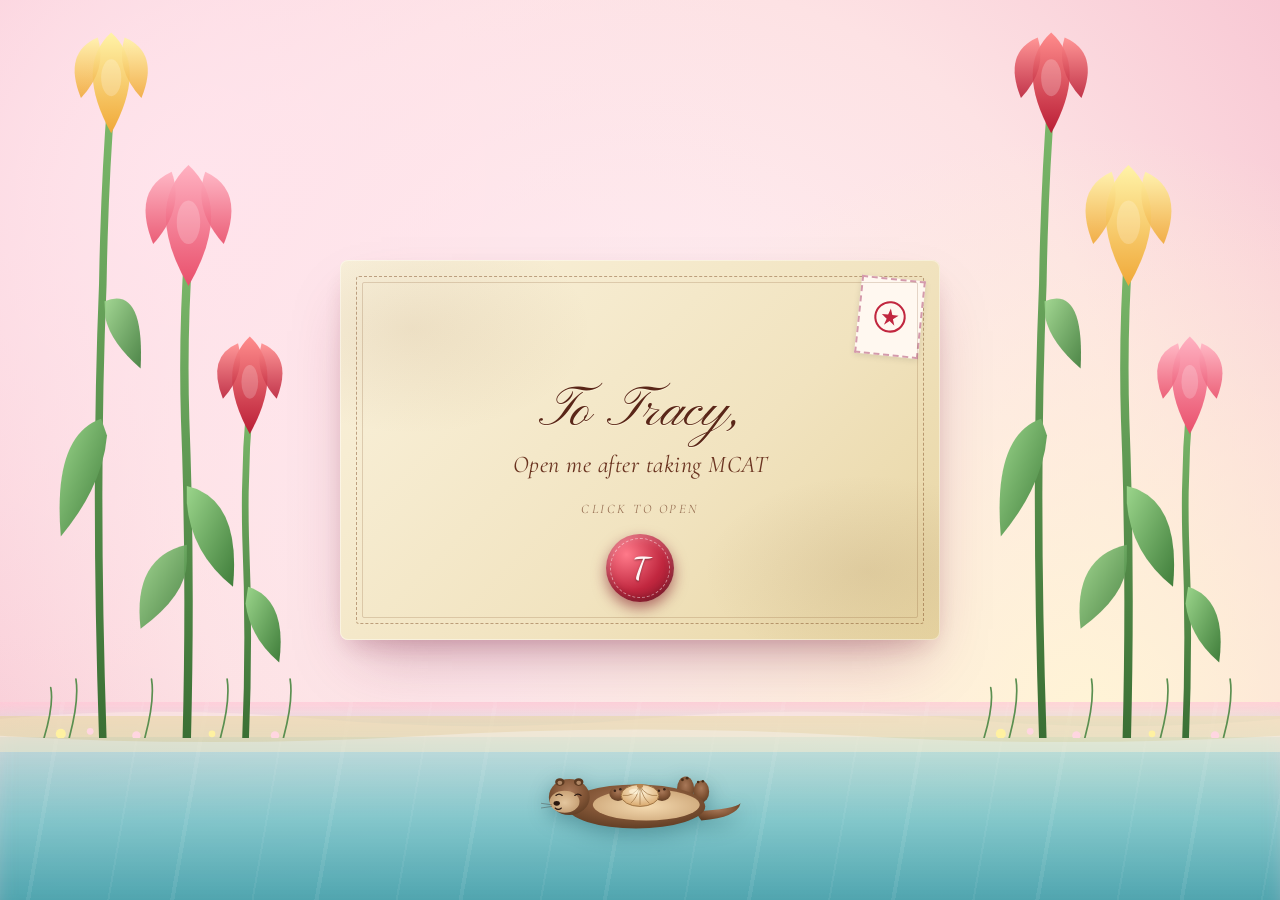
==== index.html @ 41c86c11 "Rename letter.html to index.html" ====
<!DOCTYPE html>
<html lang="en">
<head>
  <meta charset="UTF-8" />
  <meta name="viewport" content="width=device-width, initial-scale=1.0" />
  <title>Top Secret for Travy Gravy</title>

  <!-- Google Fonts -->
  <link rel="preconnect" href="https://fonts.googleapis.com">
  <link rel="preconnect" href="https://fonts.gstatic.com" crossorigin>
  <link href="https://fonts.googleapis.com/css2?family=Dancing+Script:wght@500;700&family=Cormorant+Garamond:ital,wght@0,400;0,500;0,600;1,400&family=Caveat:wght@400;600&family=IM+Fell+English:ital@0;1&family=Pinyon+Script&display=swap" rel="stylesheet">

  <!-- Modular stylesheets — load order matters (base defines vars used later) -->
  <link rel="stylesheet" href="styles/base.css">
  <link rel="stylesheet" href="styles/scene.css">
  <link rel="stylesheet" href="styles/envelope.css">
  <link rel="stylesheet" href="styles/letter-page.css">
  <link rel="stylesheet" href="styles/passcode.css">
</head>

<body>

<!-- ============================================================
     Ambient layer — gently drifting petals across the page
     ============================================================ -->
<div id="petals"></div>


<!-- ============================================================
     Passcode modal (shown when the envelope is clicked)
     ============================================================ -->
<div class="passcode-modal" id="passcodeModal" aria-hidden="true">
  <div class="passcode-card" id="passcodeCard">
    <div class="passcode-label">Enter passcode to unseal</div>
    <div class="passcode-boxes">
      <input class="passcode-box" maxlength="1" inputmode="numeric" pattern="[0-9]" autocomplete="off" aria-label="digit 1"/>
      <input class="passcode-box" maxlength="1" inputmode="numeric" pattern="[0-9]" autocomplete="off" aria-label="digit 2"/>
      <input class="passcode-box" maxlength="1" inputmode="numeric" pattern="[0-9]" autocomplete="off" aria-label="digit 3"/>
      <input class="passcode-box" maxlength="1" inputmode="numeric" pattern="[0-9]" autocomplete="off" aria-label="digit 4"/>
    </div>
    <div class="passcode-message" id="passcodeMessage" aria-live="polite"></div>
  </div>
</div>


<!-- ============================================================
     Pond at the bottom of the viewport — waves, shimmer,
     ripples, and the floating sea otter.
     ============================================================ -->
<div class="water" aria-hidden="true">

  <!-- Wavy surface lines, layered for depth -->
  <svg class="wave" viewBox="0 0 1200 40" preserveAspectRatio="none" xmlns="http://www.w3.org/2000/svg">
    <path d="M0 20 Q 75 4 150 20 T 300 20 T 450 20 T 600 20 T 750 20 T 900 20 T 1050 20 T 1200 20 L 1200 40 L 0 40 Z"
          fill="rgba(255, 235, 230, 0.55)"/>
  </svg>
  <svg class="wave back" viewBox="0 0 1200 40" preserveAspectRatio="none" xmlns="http://www.w3.org/2000/svg">
    <path d="M0 22 Q 100 8 200 22 T 400 22 T 600 22 T 800 22 T 1000 22 T 1200 22 L 1200 40 L 0 40 Z"
          fill="rgba(255, 255, 255, 0.45)"/>
  </svg>

  <!-- Ripples expand from beneath the otter -->
  <div class="ripples" aria-hidden="true"></div>

  <!-- Sea otter floating on its back with a scallop shell -->
  <svg class="otter" viewBox="0 0 280 130" xmlns="http://www.w3.org/2000/svg" aria-hidden="true">
    <defs>
      <radialGradient id="otterFur" cx="50%" cy="35%" r="70%">
        <stop offset="0%"   stop-color="#a87858"/>
        <stop offset="55%"  stop-color="#825536"/>
        <stop offset="100%" stop-color="#5d3b22"/>
      </radialGradient>
      <radialGradient id="otterBelly" cx="50%" cy="55%" r="60%">
        <stop offset="0%"   stop-color="#f4dab0"/>
        <stop offset="100%" stop-color="#cda678"/>
      </radialGradient>
      <radialGradient id="shellGrad" cx="50%" cy="35%" r="65%">
        <stop offset="0%"   stop-color="#fff3d8"/>
        <stop offset="100%" stop-color="#d9a86c"/>
      </radialGradient>
    </defs>

    <!-- Tail trailing right (behind body) -->
    <path d="M210 88 Q 260 86 268 78 Q 264 96 218 100 Z" fill="url(#otterFur)"/>

    <!-- Hind feet sticking up -->
    <ellipse cx="198" cy="60" rx="11" ry="16" fill="url(#otterFur)"/>
    <ellipse cx="218" cy="63" rx="10" ry="14" fill="url(#otterFur)"/>
    <circle cx="194" cy="48" r="1.8" fill="#4a2e18"/>
    <circle cx="200" cy="46" r="1.8" fill="#4a2e18"/>
    <circle cx="214" cy="51" r="1.6" fill="#4a2e18"/>
    <circle cx="220" cy="50" r="1.6" fill="#4a2e18"/>

    <!-- Body (lying on back) with cream belly -->
    <ellipse cx="135" cy="82" rx="88" ry="28" fill="url(#otterFur)"/>
    <ellipse cx="148" cy="80" rx="68" ry="20" fill="url(#otterBelly)"/>

    <!-- Head + cheek patch -->
    <ellipse cx="50" cy="70" rx="26" ry="23" fill="url(#otterFur)"/>
    <ellipse cx="44" cy="76" rx="19" ry="14" fill="url(#otterBelly)" opacity="0.85"/>

    <!-- Ears -->
    <ellipse cx="38" cy="51" rx="6" ry="5"   fill="#5d3b22"/>
    <ellipse cx="62" cy="51" rx="6" ry="5"   fill="#5d3b22"/>
    <ellipse cx="38" cy="52" rx="3" ry="2.6" fill="#b08866"/>
    <ellipse cx="62" cy="52" rx="3" ry="2.6" fill="#b08866"/>

    <!-- Peaceful closed eyes, nose, smile -->
    <path d="M33 68 q4 -3.5 8 0" stroke="#2a1810" stroke-width="1.6" fill="none" stroke-linecap="round"/>
    <path d="M57 68 q4 -3.5 8 0" stroke="#2a1810" stroke-width="1.6" fill="none" stroke-linecap="round"/>
    <ellipse cx="34" cy="78" rx="4" ry="3" fill="#2a1810"/>
    <path d="M32 84 q4 3.5 8 0" stroke="#2a1810" stroke-width="1.3" fill="none" stroke-linecap="round"/>

    <!-- Whiskers -->
    <line x1="28" y1="80" x2="14" y2="78" stroke="#3a2418" stroke-width="0.7" opacity="0.6"/>
    <line x1="28" y1="82" x2="14" y2="84" stroke="#3a2418" stroke-width="0.7" opacity="0.6"/>

    <!-- Paws holding the shell -->
    <ellipse cx="112" cy="66" rx="11" ry="9" fill="url(#otterFur)"/>
    <ellipse cx="168" cy="66" rx="11" ry="9" fill="url(#otterFur)"/>
    <circle cx="108" cy="62" r="1.6" fill="#3a2418"/>
    <circle cx="115" cy="60" r="1.6" fill="#3a2418"/>
    <circle cx="164" cy="62" r="1.6" fill="#3a2418"/>
    <circle cx="171" cy="60" r="1.6" fill="#3a2418"/>

    <!-- Scallop shell resting on the belly -->
    <g transform="translate(140 66)">
      <ellipse cx="0" cy="2" rx="24" ry="14" fill="url(#shellGrad)" stroke="#9c7242" stroke-width="1.2"/>
      <path d="M0 -10 Q -8 4 -22 2"  stroke="#9c7242" stroke-width="0.9" fill="none"/>
      <path d="M0 -10 Q -4 6 -12 12" stroke="#9c7242" stroke-width="0.9" fill="none"/>
      <path d="M0 -10 Q  0 6   0 14" stroke="#9c7242" stroke-width="0.9" fill="none"/>
      <path d="M0 -10 Q  4 6  12 12" stroke="#9c7242" stroke-width="0.9" fill="none"/>
      <path d="M0 -10 Q  8 4  22 2"  stroke="#9c7242" stroke-width="0.9" fill="none"/>
      <ellipse cx="0" cy="-10" rx="4" ry="2.5" fill="#b8854f"/>
      <ellipse cx="-7" cy="-3" rx="7" ry="3.5" fill="#fff7e0" opacity="0.55"/>
    </g>
  </svg>
</div>


<!-- ============================================================
     Main stage — tulips flanking the centered envelope.
     The .tulip-head groups inside each SVG are targeted by the
     wilt animation when the wrong passcode is entered.
     ============================================================ -->
<div class="stage">

  <!-- ---------- LEFT TULIPS (yellow, pink, red) ---------- -->
  <svg class="tulip-left" viewBox="0 0 300 900" preserveAspectRatio="xMidYMax meet" xmlns="http://www.w3.org/2000/svg" aria-hidden="true">
    <defs>
      <linearGradient id="petalPink"   x1="0" y1="0" x2="0" y2="1"><stop offset="0%" stop-color="#ffb1c1"/><stop offset="100%" stop-color="#e94f6b"/></linearGradient>
      <linearGradient id="petalRed"    x1="0" y1="0" x2="0" y2="1"><stop offset="0%" stop-color="#ff8c8c"/><stop offset="100%" stop-color="#b91d35"/></linearGradient>
      <linearGradient id="petalYellow" x1="0" y1="0" x2="0" y2="1"><stop offset="0%" stop-color="#fff3a8"/><stop offset="100%" stop-color="#f0a838"/></linearGradient>
      <linearGradient id="stemGrad"    x1="0" y1="0" x2="0" y2="1"><stop offset="0%" stop-color="#7cb96b"/><stop offset="100%" stop-color="#3a6f34"/></linearGradient>
      <linearGradient id="leafGrad"    x1="0" y1="0" x2="1" y2="1"><stop offset="0%" stop-color="#9bd58b"/><stop offset="100%" stop-color="#3f7d3a"/></linearGradient>
    </defs>

    <!-- Tall background tulip (yellow) -->
    <path d="M70 900 Q60 600 70 360 Q72 240 80 140" stroke="url(#stemGrad)" stroke-width="9" fill="none" stroke-linecap="round"/>
    <path d="M68 520 Q10 540 20 660 Q70 600 75 540 Z" fill="url(#leafGrad)"/>
    <path d="M72 380 Q120 360 115 460 Q80 430 73 400 Z" fill="url(#leafGrad)" opacity="0.92"/>
    <g transform="translate(80 120)" class="tulip-head">
      <path d="M0 60 Q-44 -20 0 -60 Q44 -20 0 60 Z"        fill="url(#petalYellow)"/>
      <path d="M-36 18 Q-58 -36 -16 -54 Q-4 -16 -36 18 Z" fill="url(#petalYellow)" opacity="0.88"/>
      <path d="M36 18 Q58 -36 16 -54 Q4 -16 36 18 Z"      fill="url(#petalYellow)" opacity="0.88"/>
      <ellipse cx="0" cy="-6" rx="12" ry="22" fill="#fff" opacity="0.22"/>
    </g>

    <!-- Mid-height tulip (pink) -->
    <path d="M170 900 Q175 700 168 520 Q165 420 172 320" stroke="url(#stemGrad)" stroke-width="10" fill="none" stroke-linecap="round"/>
    <path d="M170 600 Q235 615 225 720 Q175 680 170 620 Z" fill="url(#leafGrad)"/>
    <path d="M170 670 Q105 685 115 770 Q170 730 170 690 Z" fill="url(#leafGrad)" opacity="0.92"/>
    <g transform="translate(172 290)" class="tulip-head">
      <path d="M0 72 Q-54 -22 0 -72 Q54 -22 0 72 Z"        fill="url(#petalPink)"/>
      <path d="M-42 22 Q-68 -42 -20 -64 Q-4 -20 -42 22 Z" fill="url(#petalPink)" opacity="0.9"/>
      <path d="M42 22 Q68 -42 20 -64 Q4 -20 42 22 Z"      fill="url(#petalPink)" opacity="0.9"/>
      <ellipse cx="0" cy="-4" rx="14" ry="26" fill="#fff" opacity="0.2"/>
    </g>

    <!-- Shorter front tulip (red) -->
    <path d="M240 900 Q245 780 240 660 Q238 580 245 500" stroke="url(#stemGrad)" stroke-width="8" fill="none" stroke-linecap="round"/>
    <path d="M243 720 Q290 735 280 810 Q245 780 240 740 Z" fill="url(#leafGrad)"/>
    <g transform="translate(245 480)" class="tulip-head">
      <path d="M0 58 Q-42 -18 0 -58 Q42 -18 0 58 Z"        fill="url(#petalRed)"/>
      <path d="M-32 16 Q-52 -34 -14 -50 Q-4 -14 -32 16 Z" fill="url(#petalRed)" opacity="0.88"/>
      <path d="M32 16 Q52 -34 14 -50 Q4 -14 32 16 Z"      fill="url(#petalRed)" opacity="0.88"/>
      <ellipse cx="0" cy="-4" rx="10" ry="20" fill="#fff" opacity="0.2"/>
    </g>

    <!-- Ground sprinkles + grass blades -->
    <circle cx="20"  cy="895" r="6" fill="#fff1a1"/>
    <circle cx="55"  cy="892" r="4" fill="#ffd6e1"/>
    <circle cx="110" cy="897" r="5" fill="#ffd6e1"/>
    <circle cx="200" cy="895" r="4" fill="#fff1a1"/>
    <circle cx="275" cy="897" r="5" fill="#ffd6e1"/>
    <path d="M0 900 Q12 860 8 840"     stroke="#5a8f50" stroke-width="2" fill="none" stroke-linecap="round"/>
    <path d="M30 900 Q42 855 38 830"   stroke="#5a8f50" stroke-width="2" fill="none" stroke-linecap="round"/>
    <path d="M120 900 Q132 855 128 830" stroke="#5a8f50" stroke-width="2" fill="none" stroke-linecap="round"/>
    <path d="M210 900 Q222 855 218 830" stroke="#5a8f50" stroke-width="2" fill="none" stroke-linecap="round"/>
    <path d="M285 900 Q297 855 293 830" stroke="#5a8f50" stroke-width="2" fill="none" stroke-linecap="round"/>
  </svg>


  <!-- ---------- ENVELOPE ---------- -->
  <div class="envelope-wrap">
    <div class="envelope" id="envelope" role="button" tabindex="0" aria-label="Click to open letter">

      <!-- Front (visible at rest) -->
      <div class="face front">
        <div class="stamp" aria-hidden="true">
          <svg viewBox="0 0 40 40" xmlns="http://www.w3.org/2000/svg">
            <circle cx="20" cy="20" r="14" fill="none" stroke="#c1273f" stroke-width="2"/>
            <path d="M20 12 L22 18 L28 18 L23 22 L25 28 L20 24 L15 28 L17 22 L12 18 L18 18 Z" fill="#c1273f"/>
          </svg>
        </div>

        <div class="to">To Tracy,</div>
        <div class="open-after">Open me after taking MCAT</div>
        <div class="hint">click to open</div>

        <div class="wax-seal" aria-hidden="true">T</div>
      </div>

      <!-- Back (visible after the 3D flip) -->
      <div class="face back">
        <div class="body"></div>

        <!-- Letter card peeking out before the full view loads -->
        <div class="letter">
          <div class="heart">♡</div>
        </div>

        <div class="pocket"></div>
        <div class="flap"></div>
      </div>
    </div>
  </div>


  <!-- ---------- RIGHT TULIPS (mirrored, colors rotated: red, yellow, pink) ---------- -->
  <svg class="tulip-right" viewBox="0 0 300 900" preserveAspectRatio="xMidYMax meet" xmlns="http://www.w3.org/2000/svg" aria-hidden="true">
    <defs>
      <linearGradient id="petalPink2"   x1="0" y1="0" x2="0" y2="1"><stop offset="0%" stop-color="#ffb1c1"/><stop offset="100%" stop-color="#e94f6b"/></linearGradient>
      <linearGradient id="petalRed2"    x1="0" y1="0" x2="0" y2="1"><stop offset="0%" stop-color="#ff8c8c"/><stop offset="100%" stop-color="#b91d35"/></linearGradient>
      <linearGradient id="petalYellow2" x1="0" y1="0" x2="0" y2="1"><stop offset="0%" stop-color="#fff3a8"/><stop offset="100%" stop-color="#f0a838"/></linearGradient>
      <linearGradient id="stemGrad2"    x1="0" y1="0" x2="0" y2="1"><stop offset="0%" stop-color="#7cb96b"/><stop offset="100%" stop-color="#3a6f34"/></linearGradient>
      <linearGradient id="leafGrad2"    x1="0" y1="0" x2="1" y2="1"><stop offset="0%" stop-color="#9bd58b"/><stop offset="100%" stop-color="#3f7d3a"/></linearGradient>
    </defs>

    <!-- Tall background tulip (red) -->
    <path d="M70 900 Q60 600 70 360 Q72 240 80 140" stroke="url(#stemGrad2)" stroke-width="9" fill="none" stroke-linecap="round"/>
    <path d="M68 520 Q10 540 20 660 Q70 600 75 540 Z" fill="url(#leafGrad2)"/>
    <path d="M72 380 Q120 360 115 460 Q80 430 73 400 Z" fill="url(#leafGrad2)" opacity="0.92"/>
    <g transform="translate(80 120)" class="tulip-head">
      <path d="M0 60 Q-44 -20 0 -60 Q44 -20 0 60 Z"        fill="url(#petalRed2)"/>
      <path d="M-36 18 Q-58 -36 -16 -54 Q-4 -16 -36 18 Z" fill="url(#petalRed2)" opacity="0.88"/>
      <path d="M36 18 Q58 -36 16 -54 Q4 -16 36 18 Z"      fill="url(#petalRed2)" opacity="0.88"/>
      <ellipse cx="0" cy="-6" rx="12" ry="22" fill="#fff" opacity="0.22"/>
    </g>

    <!-- Mid-height tulip (yellow) -->
    <path d="M170 900 Q175 700 168 520 Q165 420 172 320" stroke="url(#stemGrad2)" stroke-width="10" fill="none" stroke-linecap="round"/>
    <path d="M170 600 Q235 615 225 720 Q175 680 170 620 Z" fill="url(#leafGrad2)"/>
    <path d="M170 670 Q105 685 115 770 Q170 730 170 690 Z" fill="url(#leafGrad2)" opacity="0.92"/>
    <g transform="translate(172 290)" class="tulip-head">
      <path d="M0 72 Q-54 -22 0 -72 Q54 -22 0 72 Z"        fill="url(#petalYellow2)"/>
      <path d="M-42 22 Q-68 -42 -20 -64 Q-4 -20 -42 22 Z" fill="url(#petalYellow2)" opacity="0.9"/>
      <path d="M42 22 Q68 -42 20 -64 Q4 -20 42 22 Z"      fill="url(#petalYellow2)" opacity="0.9"/>
      <ellipse cx="0" cy="-4" rx="14" ry="26" fill="#fff" opacity="0.2"/>
    </g>

    <!-- Shorter front tulip (pink) -->
    <path d="M240 900 Q245 780 240 660 Q238 580 245 500" stroke="url(#stemGrad2)" stroke-width="8" fill="none" stroke-linecap="round"/>
    <path d="M243 720 Q290 735 280 810 Q245 780 240 740 Z" fill="url(#leafGrad2)"/>
    <g transform="translate(245 480)" class="tulip-head">
      <path d="M0 58 Q-42 -18 0 -58 Q42 -18 0 58 Z"        fill="url(#petalPink2)"/>
      <path d="M-32 16 Q-52 -34 -14 -50 Q-4 -14 -32 16 Z" fill="url(#petalPink2)" opacity="0.88"/>
      <path d="M32 16 Q52 -34 14 -50 Q4 -14 32 16 Z"      fill="url(#petalPink2)" opacity="0.88"/>
      <ellipse cx="0" cy="-4" rx="10" ry="20" fill="#fff" opacity="0.2"/>
    </g>

    <!-- Ground sprinkles + grass blades -->
    <circle cx="20"  cy="895" r="6" fill="#fff1a1"/>
    <circle cx="55"  cy="892" r="4" fill="#ffd6e1"/>
    <circle cx="110" cy="897" r="5" fill="#ffd6e1"/>
    <circle cx="200" cy="895" r="4" fill="#fff1a1"/>
    <circle cx="275" cy="897" r="5" fill="#ffd6e1"/>
    <path d="M0 900 Q12 860 8 840"     stroke="#5a8f50" stroke-width="2" fill="none" stroke-linecap="round"/>
    <path d="M30 900 Q42 855 38 830"   stroke="#5a8f50" stroke-width="2" fill="none" stroke-linecap="round"/>
    <path d="M120 900 Q132 855 128 830" stroke="#5a8f50" stroke-width="2" fill="none" stroke-linecap="round"/>
    <path d="M210 900 Q222 855 218 830" stroke="#5a8f50" stroke-width="2" fill="none" stroke-linecap="round"/>
    <path d="M285 900 Q297 855 293 830" stroke="#5a8f50" stroke-width="2" fill="none" stroke-linecap="round"/>
  </svg>

</div>


<!-- ============================================================
     Full letter view — revealed after the envelope opens.
     EDIT markers below mark the parts safe to customize.
     ============================================================ -->
<div class="letter-page" id="letterPage" aria-hidden="true">
  <button class="close-btn" id="closeBtn" aria-label="Close letter">×</button>

  <article class="paper">

    <!-- EDIT: Letter body (opening salutation + content) -->
    <div class="body">Tracy,

I'm so SOOOOOOOOOO incredibly proud of you. I know how tough studying for MCAT was for you with everything you sacrificed
this semester, and all the sleep you lost. I know sometimes it felt insane and not worth it, but you're done
now and I have no doubt that you crushed it, probably even scored over a 520.

You are amazing, hardworking, resillient, breathtaking, and so so so smart, you actually mog me. I'm so luck you have you in my life,
and to have witnessed you complete a huge milestone, that you're gonna look back to once you become the best doctor I know
(and that way I won't ever need to go to a doctor again).

Now you get to go to Ireland!!!!! Eventhough I'm bummed I wont get to see you for almost another month, I'm
so excited for you, and jelous of all the places you'll get to visit, all the beer you're going to drink, and
OOOOOO MMMMMMMM GGGGGGGGGG THE FOOOD. You've most definetly earned this trip, and I hope you have the bestest time ever.
I need all the stories and the yap, I'm gonna be looking forward to that every night.

I would say I'm looking forward to the scenery in the pictures you take but I feel you'd lowkey ruin it
because the view would be nothing compared to you.

Again, I'm so proud of you! Everyone is!
I love you so much, and I can't wait to see you and give you the biggest hug!

</div>

    <div class="signature">
      <span class="yours">Yours,</span>
      <!-- EDIT: Signature -->
      PBJ
    </div>

    <!-- Polaroid photo -->
    <figure class="polaroid">
      <div class="photo">
        <!-- EDIT: Add photo src here -->
        <img src="wharf.jpg" alt="" onerror="this.style.display='none'; this.nextElementSibling.style.display='flex';" />
      </div>
      <figcaption class="caption">
        <!-- EDIT: Polaroid caption -->
        Wharf Pt. 2 Incoming, perhaps gelato + movie on Wharf?
      </figcaption>
    </figure>

  </article>
</div>


<!-- Modular scripts — load order matters:
     1) ambient-petals.js — purely decorative, no deps
     2) envelope.js       — defines window.Envelope (open/close API)
     3) passcode.js       — consumes window.Envelope on correct entry -->
<script src="scripts/ambient-petals.js"></script>
<script src="scripts/envelope.js"></script>
<script src="scripts/passcode.js"></script>

</body>
</html>
---- styles/base.css ----
/* ============================================================
   base.css — design tokens, reset, page background,
              ambient petals, and the centering stage
   ============================================================ */

:root {
  /* Paper & ink palette (vintage parchment) */
  --paper-light: #faf2dd;
  --paper-mid:   #f1e3bf;
  --paper-dark:  #e7d4a1;
  --paper-cream: #fbf6ec;

  --ink-dark:    #5a2618;
  --ink-mid:     #6a3320;
  --ink-soft:    #7a4a30;
  --ink-rust:    #7a3a22;

  --frame:       rgba(120, 70, 30, 0.45);
  --frame-soft:  rgba(120, 70, 30, 0.28);

  --error:       #c1273f;
  --success:     #4e7a3a;

  --shadow-deep: rgba(70, 40, 20, 0.55);
  --shadow-mid:  rgba(70, 40, 20, 0.35);

  /* Typography */
  --font-script: 'Pinyon Script', 'Dancing Script', cursive;
  --font-serif:  'IM Fell English', 'Cormorant Garamond', serif;
  --font-hand:   'Caveat', cursive;
  --font-body:   'Cormorant Garamond', serif;
}

* { box-sizing: border-box; margin: 0; padding: 0; }

html, body {
  width: 100%;
  min-height: 100vh;
  overflow-x: hidden;
}

body {
  font-family: var(--font-body);
  background:
    radial-gradient(circle at 15% 20%, #ffe4ec 0%, transparent 45%),
    radial-gradient(circle at 85% 80%, #fff4d6 0%, transparent 45%),
    radial-gradient(circle at 50% 50%, #fff0f5 0%, #fde2e4 60%, #f8c8d4 100%);
  background-attachment: fixed;
  display: flex;
  align-items: center;
  justify-content: center;
  padding: 40px 20px;
  position: relative;
}

/* ---------- Ambient falling petals (populated by ambient-petals.js) ---------- */
.petal {
  position: fixed;
  top: -20px;
  width: 14px;
  height: 14px;
  background: radial-gradient(circle at 30% 30%, #ffd1dc, #f48fb1);
  border-radius: 60% 40% 50% 50% / 60% 60% 40% 40%;
  opacity: 0.6;
  animation: fall linear infinite;
  pointer-events: none;
  z-index: 0;
}
@keyframes fall {
  0%   { transform: translateY(-10vh) translateX(0) rotate(0deg);   opacity: 0; }
  10%  { opacity: 0.7; }
  100% { transform: translateY(110vh) translateX(40px) rotate(360deg); opacity: 0; }
}

/* ---------- Stage — centers the envelope and tulips ---------- */
.stage {
  position: relative;
  width: 100%;
  max-width: 1100px;
  display: flex;
  align-items: center;
  justify-content: center;
  min-height: 90vh;
  z-index: 1;
}
---- styles/scene.css ----
/* ============================================================
   scene.css — the pond, sea otter, ripples, and tulips.
                Includes the wilt animation triggered on a
                wrong passcode entry.
   ============================================================ */

/* ---------- Pond (fixed strip along the bottom) ---------- */
.water {
  position: fixed;
  left: 0; right: 0; bottom: 0;
  height: 22vh;
  z-index: 1;
  pointer-events: none;
  overflow: hidden;
  background:
    /* sunset-pink reflection along the top */
    linear-gradient(180deg,
      rgba(255, 200, 215, 0.55) 0%,
      rgba(220, 215, 220, 0.55) 8%,
      rgba(170, 215, 215, 0.75) 22%,
      rgba(120, 195, 200, 0.92) 60%,
      rgba(80,  165, 175, 1)   100%);
  box-shadow: inset 0 14px 24px -10px rgba(255, 200, 215, 0.55);
}

/* Diagonal shimmer streaks moving across the water */
.water::before {
  content: "";
  position: absolute;
  inset: 0;
  background:
    repeating-linear-gradient(100deg,
      transparent 0 60px,
      rgba(255, 255, 255, 0.07) 60px 64px,
      transparent 64px 140px,
      rgba(255, 255, 255, 0.05) 140px 142px);
  mix-blend-mode: screen;
  animation: shimmer 9s linear infinite;
}
@keyframes shimmer {
  from { transform: translateX(0); }
  to   { transform: translateX(-140px); }
}

/* Two wave layers gliding past each other */
.wave {
  position: absolute;
  top: -1px;
  left: 0;
  width: 200%;
  height: 36px;
  animation: waveMove 11s linear infinite;
}
.wave.back {
  top: 14px;
  opacity: 0.55;
  animation-duration: 16s;
  animation-direction: reverse;
}
@keyframes waveMove {
  from { transform: translateX(0); }
  to   { transform: translateX(-50%); }
}

/* ---------- Sea otter floating with a shell ---------- */
.otter {
  position: absolute;
  bottom: 28%;
  left: 50%;
  width: 220px;
  height: auto;
  transform: translateX(-50%);
  animation: bob 4s ease-in-out infinite alternate;
  filter: drop-shadow(0 6px 10px rgba(0, 60, 75, 0.35));
}
@keyframes bob {
  from { transform: translate(-52%, -2px) rotate(-3deg); }
  to   { transform: translate(-48%, 6px) rotate(3deg); }
}

/* Concentric ripples expanding from beneath the otter */
.ripples {
  position: absolute;
  bottom: 18%;
  left: 50%;
  width: 260px;
  height: 36px;
  transform: translateX(-50%);
  pointer-events: none;
}
.ripples::before, .ripples::after {
  content: "";
  position: absolute;
  left: 50%; top: 50%;
  width: 100%; height: 100%;
  border: 1.5px solid rgba(255, 255, 255, 0.55);
  border-radius: 50%;
  transform: translate(-50%, -50%) scale(0.4);
  opacity: 0;
  animation: ripple 4.5s ease-out infinite;
}
.ripples::after { animation-delay: 2.2s; }
@keyframes ripple {
  0%   { transform: translate(-50%, -50%) scale(0.3); opacity: 0; }
  20%  { opacity: 0.7; }
  100% { transform: translate(-50%, -50%) scale(1.4); opacity: 0; }
}

/* ---------- Tulips standing on the shore ---------- */
.tulip-left, .tulip-right {
  position: fixed;
  bottom: 18vh;          /* sit on the shore, just above the water */
  width: 340px;
  height: 84vh;
  z-index: 2;
  pointer-events: none;
  transform-origin: 50% 100%;
  animation: sway 6s ease-in-out infinite alternate;
}
.tulip-left  { left: 0; }
.tulip-right {
  right: 0;
  transform-origin: 50% 100%;
  animation-name: sway-right;
  animation-delay: -3s;
}
@keyframes sway {
  from { transform: rotate(-1.5deg); }
  to   { transform: rotate(1.5deg); }
}
@keyframes sway-right {
  from { transform: scaleX(-1) rotate(-1.5deg); }
  to   { transform: scaleX(-1) rotate(1.5deg); }
}

/* ---------- Wilt — tulip heads droop and fall when wrong code ---------- */
.tulip-head {
  transition: rotate .5s ease, translate .5s ease, opacity .5s ease;
}
body.wilt .tulip-head {
  animation: wilt 1.5s ease-in forwards;
}
@keyframes wilt {
  0%   { translate: 0 0;     rotate: 0deg;   opacity: 1; }
  30%  { translate: 0 6px;   rotate: 55deg;  opacity: 1; }
  100% { translate: 0 110px; rotate: 140deg; opacity: 0; }
}

/* ---------- Responsive ---------- */
@media (max-width: 980px) {
  .tulip-left, .tulip-right { width: 220px; }
}
@media (max-width: 720px) {
  .tulip-left, .tulip-right { width: 140px; opacity: 0.85; }
  .otter { width: 160px; }
}
---- styles/envelope.css ----
/* ============================================================
   envelope.css — the centerpiece: front face, back, flap,
                  wax seal, stamp, and the peeking letter card.
   ============================================================ */

.envelope-wrap {
  perspective: 1600px;
  margin: 0 30px;
  position: relative;
}

.envelope {
  position: relative;
  width: 600px;
  height: 380px;
  transform-style: preserve-3d;
  transition: transform 1.1s cubic-bezier(.68, -0.2, .27, 1.2);
  cursor: pointer;
}
.envelope.flipped { transform: rotateY(180deg); }

.face {
  position: absolute;
  inset: 0;
  border-radius: 8px;
  backface-visibility: hidden;
  -webkit-backface-visibility: hidden;
  box-shadow:
    0 30px 60px -20px rgba(120, 30, 60, 0.35),
    0 12px 25px -10px rgba(120, 30, 60, 0.25),
    inset 0 0 0 1px rgba(255, 255, 255, 0.4);
}

/* ---------- Front face — the visible side at rest ---------- */
.front {
  background:
    radial-gradient(ellipse at 12% 18%, rgba(140, 90, 40, 0.10) 0%, transparent 24%),
    radial-gradient(ellipse at 88% 82%, rgba(110, 70, 30, 0.10) 0%, transparent 22%),
    linear-gradient(135deg, var(--paper-light) 0%, var(--paper-mid) 60%, var(--paper-dark) 100%);
  display: flex;
  flex-direction: column;
  align-items: center;
  justify-content: center;
  overflow: hidden;
  transition: transform .35s ease, box-shadow .35s ease;
}
.envelope:not(.flipped):hover .front {
  transform: translateY(-6px);
  box-shadow:
    0 40px 70px -20px var(--shadow-deep),
    0 18px 30px -10px rgba(70, 40, 20, 0.4),
    0 0 0 2px rgba(220, 190, 130, 0.7);
}

/* Dashed outer border + thin inner border */
.front::before {
  content: "";
  position: absolute;
  inset: 16px;
  border: 1px dashed var(--frame);
  border-radius: 3px;
  pointer-events: none;
}
.front::after {
  content: "";
  position: absolute;
  inset: 22px;
  border: 1px solid rgba(120, 70, 30, 0.2);
  border-radius: 2px;
  pointer-events: none;
}

.front .to {
  font-family: var(--font-script);
  font-size: 56px;
  color: var(--ink-dark);
  margin-bottom: 10px;
  text-shadow: 0 1px 0 rgba(255, 245, 220, 0.7);
  line-height: 1;
}
.front .open-after {
  font-family: var(--font-serif);
  font-style: italic;
  font-size: 24px;
  color: var(--ink-mid);
  letter-spacing: 0.5px;
}
.front .hint {
  margin-top: 22px;
  font-family: var(--font-serif);
  font-style: italic;
  font-size: 13px;
  color: var(--ink-soft);
  opacity: 0.75;
  letter-spacing: 2.5px;
  text-transform: uppercase;
}

/* ---------- Wax seal ---------- */
.wax-seal {
  position: absolute;
  bottom: 38px;
  left: 50%;
  transform: translateX(-50%);
  width: 68px;
  height: 68px;
  border-radius: 50%;
  background: radial-gradient(circle at 30% 30%, #ff7a8a 0%, #c1273f 55%, #7d1024 100%);
  box-shadow:
    0 6px 14px rgba(125, 16, 36, 0.55),
    inset 0 -4px 8px rgba(0, 0, 0, 0.25),
    inset 0  4px 8px rgba(255, 255, 255, 0.25);
  display: flex;
  align-items: center;
  justify-content: center;
  font-family: 'Dancing Script', cursive;
  color: #fff5f5;
  font-size: 30px;
  font-weight: 700;
  text-shadow: 0 1px 2px rgba(0, 0, 0, 0.4);
}
.wax-seal::before {
  content: "";
  position: absolute;
  inset: 4px;
  border-radius: 50%;
  border: 1px dashed rgba(255, 245, 245, 0.5);
}

/* ---------- Corner stamp ---------- */
.stamp {
  position: absolute;
  top: 18px;
  right: 18px;
  width: 64px;
  height: 78px;
  background: #fff8f0;
  border: 2px dashed #d49aab;
  display: flex;
  align-items: center;
  justify-content: center;
  transform: rotate(6deg);
  box-shadow: 0 2px 6px rgba(0, 0, 0, 0.1);
}
.stamp svg { width: 70%; height: 70%; }

/* ---------- Back face — visible after the 3D flip ---------- */
.back {
  background: linear-gradient(135deg, #f5e6c2 0%, #e6d29a 100%);
  transform: rotateY(180deg);
  overflow: visible;
}
.back .body {
  position: absolute;
  inset: 0;
  background: linear-gradient(135deg, #efdca8 0%, #d9bf80 100%);
  border-radius: 8px;
  z-index: 1;
}
/* Subtle side folds */
.back .body::before,
.back .body::after {
  content: "";
  position: absolute;
  top: 0; bottom: 0;
  width: 50%;
  background: linear-gradient(135deg, transparent 50%, rgba(0, 0, 0, 0.05) 50%);
}
.back .body::before { left: 0;  border-right: 1px solid rgba(255, 255, 255, 0.4); }
.back .body::after  { right: 0; transform: scaleX(-1); border-right: 1px solid rgba(255, 255, 255, 0.4); }

/* Triangular flap that rotates open */
.flap {
  position: absolute;
  top: 0; left: 0;
  width: 100%;
  height: 70%;
  background: linear-gradient(180deg, #ecd9a4 0%, #d4b677 100%);
  clip-path: polygon(0 0, 100% 0, 50% 100%);
  transform-origin: top center;
  transition: transform 1s cubic-bezier(.68, -0.05, .27, 1.1);
  z-index: 5;
  box-shadow: 0 4px 10px rgba(60, 40, 20, 0.18);
}
.envelope.open .flap { transform: rotateX(180deg); }

/* Front pocket lip — sits in front of the letter card */
.pocket {
  position: absolute;
  bottom: 0; left: 0;
  width: 100%;
  height: 55%;
  background: linear-gradient(180deg, #d4b677 0%, #b8985a 100%);
  clip-path: polygon(0 30%, 100% 30%, 100% 100%, 0 100%);
  z-index: 7;
  border-radius: 0 0 8px 8px;
  box-shadow: inset 0 4px 8px rgba(60, 40, 20, 0.2);
}

/* The small letter card that peeks out before the full reveal */
.letter {
  position: absolute;
  top: 12%;
  left: 8%;
  width: 84%;
  height: 76%;
  background:
    repeating-linear-gradient(to bottom,
      transparent 0px,
      transparent 26px,
      rgba(180, 120, 140, 0.18) 27px),
    linear-gradient(180deg, #fffdf6 0%, #fbf3e1 100%);
  border-radius: 4px;
  box-shadow: 0 6px 18px rgba(0, 0, 0, 0.18);
  z-index: 6;
  transform: translateY(0) scale(0.96);
  opacity: 0;
  transition: opacity .4s ease;
  overflow: hidden;
  padding: 18px;
}
.letter::before {
  content: "";
  position: absolute;
  left: 26px; top: 0; bottom: 0;
  width: 1px;
  background: rgba(200, 80, 110, 0.35);
}
.letter .heart {
  font-family: 'Dancing Script', cursive;
  font-size: 28px;
  color: #8a2a44;
  text-align: center;
  margin-top: 8px;
}
.envelope.open .letter { opacity: 1; }

/* ---------- Responsive ---------- */
@media (max-width: 980px) {
  .envelope { width: 460px; height: 300px; }
  .front .to { font-size: 44px; }
  .front .open-after { font-size: 20px; }
}
@media (max-width: 720px) {
  .envelope { width: 340px; height: 230px; }
  .front .to { font-size: 30px; }
  .front .open-after { font-size: 18px; }
  .wax-seal { width: 54px; height: 54px; font-size: 22px; bottom: 24px; }
  .stamp { width: 50px; height: 60px; }
}
---- styles/letter-page.css ----
/* ============================================================
   letter-page.css — the full-screen letter view shown after
                     the envelope finishes opening.
                     Includes the aged paper, polaroid, and
                     close button.
   ============================================================ */

.letter-page {
  position: fixed;
  inset: 0;
  display: flex;
  align-items: safe center;
  justify-content: safe center;
  padding: 60px 20px;
  background: rgba(255, 240, 245, 0.55);
  backdrop-filter: blur(6px);
  -webkit-backdrop-filter: blur(6px);
  opacity: 0;
  pointer-events: none;
  transition: opacity .6s ease;
  z-index: 50;
  overflow-y: auto;
}
.letter-page.visible {
  opacity: 1;
  pointer-events: auto;
}

/* ---------- Aged parchment paper ---------- */
.paper {
  position: relative;
  margin: auto;
  width: min(780px, 94vw);
  background:
    /* aging blotches in the corners */
    radial-gradient(ellipse at 10% 12%, rgba(140, 90, 40, 0.10) 0%, transparent 22%),
    radial-gradient(ellipse at 88% 18%, rgba(140, 90, 40, 0.08) 0%, transparent 18%),
    radial-gradient(ellipse at 20% 88%, rgba(110, 70, 30, 0.10) 0%, transparent 24%),
    radial-gradient(ellipse at 92% 78%, rgba(110, 70, 30, 0.09) 0%, transparent 22%),
    /* fibrous fleck */
    radial-gradient(circle at 12% 30%, rgba(120, 80, 40, 0.06) 0.5px, transparent 1px),
    /* base parchment tone */
    linear-gradient(180deg, #f5e6c4 0%, #ecd8a9 50%, #e6cf9a 100%);
  padding: 72px 64px 80px;
  border-radius: 4px;
  box-shadow:
    0 40px 80px -30px var(--shadow-deep),
    0 15px 30px -10px var(--shadow-mid),
    inset 0 0 60px rgba(120, 70, 30, 0.18),
    inset 0 0 0 1px rgba(140, 90, 40, 0.25);
  transform: translateY(40px) scale(0.95);
  transition: transform .8s cubic-bezier(.2, .8, .2, 1) .2s;
  overflow: hidden;
  /* Uneven deckled edge — gives the paper torn/handmade feel */
  clip-path: polygon(
    0% 1.2%, 2% 0%, 8% 0.6%, 16% 0.2%, 24% 0.8%, 34% 0%, 44% 0.6%,
    54% 0.1%, 64% 0.7%, 74% 0.2%, 84% 0.8%, 92% 0.3%, 98% 0.9%, 100% 0%,
    99.4% 8%, 100% 18%, 99.2% 28%, 99.8% 40%, 99.3% 52%, 99.9% 64%,
    99.2% 76%, 99.8% 86%, 99.4% 94%, 100% 100%,
    94% 99.4%, 86% 99.9%, 76% 99.3%, 66% 99.8%, 56% 99.2%, 46% 99.9%,
    36% 99.3%, 26% 99.8%, 16% 99.2%, 8% 99.9%, 2% 99.4%, 0% 100%,
    0.6% 92%, 0.2% 82%, 0.8% 70%, 0.1% 58%, 0.7% 46%, 0.2% 34%,
    0.8% 22%, 0.3% 12%
  );
}
.letter-page.visible .paper { transform: translateY(0) scale(1); }

/* Inner decorative double frame */
.paper::before {
  content: "";
  position: absolute;
  inset: 26px;
  border: 1px solid var(--frame);
  border-radius: 2px;
  pointer-events: none;
}
.paper::after {
  content: "";
  position: absolute;
  inset: 32px;
  border: 1px solid var(--frame-soft);
  border-radius: 2px;
  pointer-events: none;
}

.paper .body {
  font-family: var(--font-serif);
  font-size: 19px;
  line-height: 1.95;
  color: #3a2418;
  white-space: pre-wrap;
  text-align: left;
}

/* ---------- Signature ---------- */
.signature {
  margin-top: 36px;
  font-family: var(--font-script);
  font-size: 38px;
  color: var(--ink-dark);
  text-align: right;
  line-height: 1.2;
}
.signature .yours {
  display: block;
  font-family: var(--font-serif);
  font-style: italic;
  font-size: 18px;
  color: #5a3320;
  margin-bottom: 4px;
  text-align: right;
}

/* ---------- Polaroid ---------- */
.polaroid {
  display: block;
  width: 240px;
  margin: 36px auto 12px;
  background: var(--paper-cream);
  padding: 14px 14px 0;
  box-shadow:
    0 12px 25px -8px rgba(60, 30, 10, 0.35),
    0 4px 10px rgba(60, 30, 10, 0.2);
  transform: rotate(-3deg);
  transition: transform .4s ease;
  border: 1px solid rgba(120, 80, 40, 0.15);
}
.polaroid:hover { transform: rotate(-1deg) scale(1.02); }

.polaroid .photo {
  width: 100%;
  height: 240px;
  background: linear-gradient(135deg, #ffe1ea 0%, #ffd0c2 100%);
  display: flex;
  align-items: center;
  justify-content: center;
  overflow: hidden;
}
.polaroid .photo img {
  width: 100%;
  height: 100%;
  object-fit: cover;
  display: block;
}
.polaroid .photo .placeholder {
  font-family: var(--font-hand);
  color: #b67a8a;
  font-size: 18px;
  text-align: center;
  padding: 12px;
}
.polaroid .caption {
  font-family: var(--font-hand);
  font-size: 22px;
  color: #5e3742;
  text-align: center;
  padding: 14px 6px 18px;
}

/* ---------- Close button (top-right, dismisses the letter view) ---------- */
.close-btn {
  position: fixed;
  top: 22px;
  right: 22px;
  background: rgba(255, 255, 255, 0.85);
  border: 1px solid rgba(180, 60, 90, 0.3);
  color: #8a2a44;
  width: 42px;
  height: 42px;
  border-radius: 50%;
  cursor: pointer;
  font-size: 22px;
  font-family: var(--font-body);
  line-height: 1;
  display: flex;
  align-items: center;
  justify-content: center;
  box-shadow: 0 6px 16px rgba(0, 0, 0, 0.15);
  transition: transform .2s ease, background .2s ease;
  z-index: 60;
}
.close-btn:hover { transform: rotate(90deg); background: #fff; }

/* ---------- Responsive ---------- */
@media (max-width: 720px) {
  .paper { padding: 40px 28px 50px; }
  .paper .body { font-size: 17px; }
  .signature { font-size: 30px; }
}
---- styles/passcode.css ----
/* ============================================================
   passcode.css — the modal that gates the envelope,
                  styled to match the aged-paper aesthetic.
                  Also the colorful petals that rain down on a
                  wrong entry.
   ============================================================ */

.passcode-modal {
  position: fixed;
  inset: 0;
  display: flex;
  align-items: center;
  justify-content: center;
  z-index: 70;
  opacity: 0;
  pointer-events: none;
  transition: opacity .4s ease;
  background: rgba(40, 20, 30, 0.25);
  backdrop-filter: blur(4px);
  -webkit-backdrop-filter: blur(4px);
}
.passcode-modal.visible {
  opacity: 1;
  pointer-events: auto;
}

.passcode-card {
  position: relative;
  background:
    radial-gradient(ellipse at 12% 18%, rgba(140, 90, 40, 0.10) 0%, transparent 24%),
    radial-gradient(ellipse at 88% 82%, rgba(110, 70, 30, 0.10) 0%, transparent 22%),
    linear-gradient(180deg, var(--paper-light) 0%, var(--paper-mid) 100%);
  padding: 36px 44px 32px;
  border-radius: 4px;
  box-shadow:
    0 30px 60px -20px var(--shadow-deep),
    0 12px 25px -10px var(--shadow-mid),
    inset 0 0 0 1px rgba(140, 90, 40, 0.3);
  transform: translateY(20px) scale(0.96);
  transition: transform .5s cubic-bezier(.2, .8, .2, 1);
  max-width: 92vw;
}
.passcode-modal.visible .passcode-card {
  transform: translateY(0) scale(1);
}

.passcode-card::before {
  content: "";
  position: absolute;
  inset: 10px;
  border: 1px dashed var(--frame);
  border-radius: 3px;
  pointer-events: none;
}

.passcode-label {
  font-family: var(--font-serif);
  font-style: italic;
  font-size: 22px;
  color: var(--ink-dark);
  text-align: center;
  margin-bottom: 22px;
  letter-spacing: 0.5px;
}

.passcode-boxes {
  display: flex;
  gap: 12px;
  justify-content: center;
}

.passcode-box {
  width: 56px;
  height: 74px;
  text-align: center;
  font-family: var(--font-script);
  font-size: 46px;
  background: rgba(255, 250, 235, 0.7);
  border: 1px solid var(--frame);
  border-radius: 4px;
  color: var(--ink-dark);
  outline: none;
  box-shadow: inset 0 2px 6px rgba(120, 70, 30, 0.12);
  transition: border-color .2s ease, box-shadow .2s ease, transform .2s ease;
  caret-color: #8a3a22;
}
.passcode-box:focus {
  border-color: var(--error);
  box-shadow:
    0 0 0 3px rgba(193, 39, 63, 0.18),
    inset 0 2px 6px rgba(120, 70, 30, 0.12);
  transform: translateY(-1px);
}

.passcode-card.error .passcode-box {
  border-color: var(--error);
  animation: shake .45s ease;
}
@keyframes shake {
  0%, 100% { transform: translateX(0); }
  20% { transform: translateX(-8px); }
  40% { transform: translateX(8px); }
  60% { transform: translateX(-6px); }
  80% { transform: translateX(6px); }
}

.passcode-message {
  text-align: center;
  margin-top: 18px;
  font-family: var(--font-serif);
  font-style: italic;
  font-size: 18px;
  min-height: 24px;
  letter-spacing: 1px;
  color: var(--error);
  opacity: 0;
  transition: opacity .25s ease;
}
.passcode-message.show    { opacity: 1; }
.passcode-message.success { color: var(--success); }

/* ---------- Falling petals shown on wrong code ---------- */
.falling-petal {
  position: fixed;
  top: 30%;
  width: 18px;
  height: 18px;
  border-radius: 60% 40% 70% 30% / 60% 60% 40% 40%;
  z-index: 3;
  pointer-events: none;
  opacity: 0;
  animation: petalFall 2s ease-in forwards;
}
@keyframes petalFall {
  0%   { opacity: 0;    transform: translate(0, -20px) rotate(0deg); }
  15%  { opacity: 0.95; }
  100% { opacity: 0;    transform: translate(var(--dx, 60px), 70vh) rotate(540deg); }
}
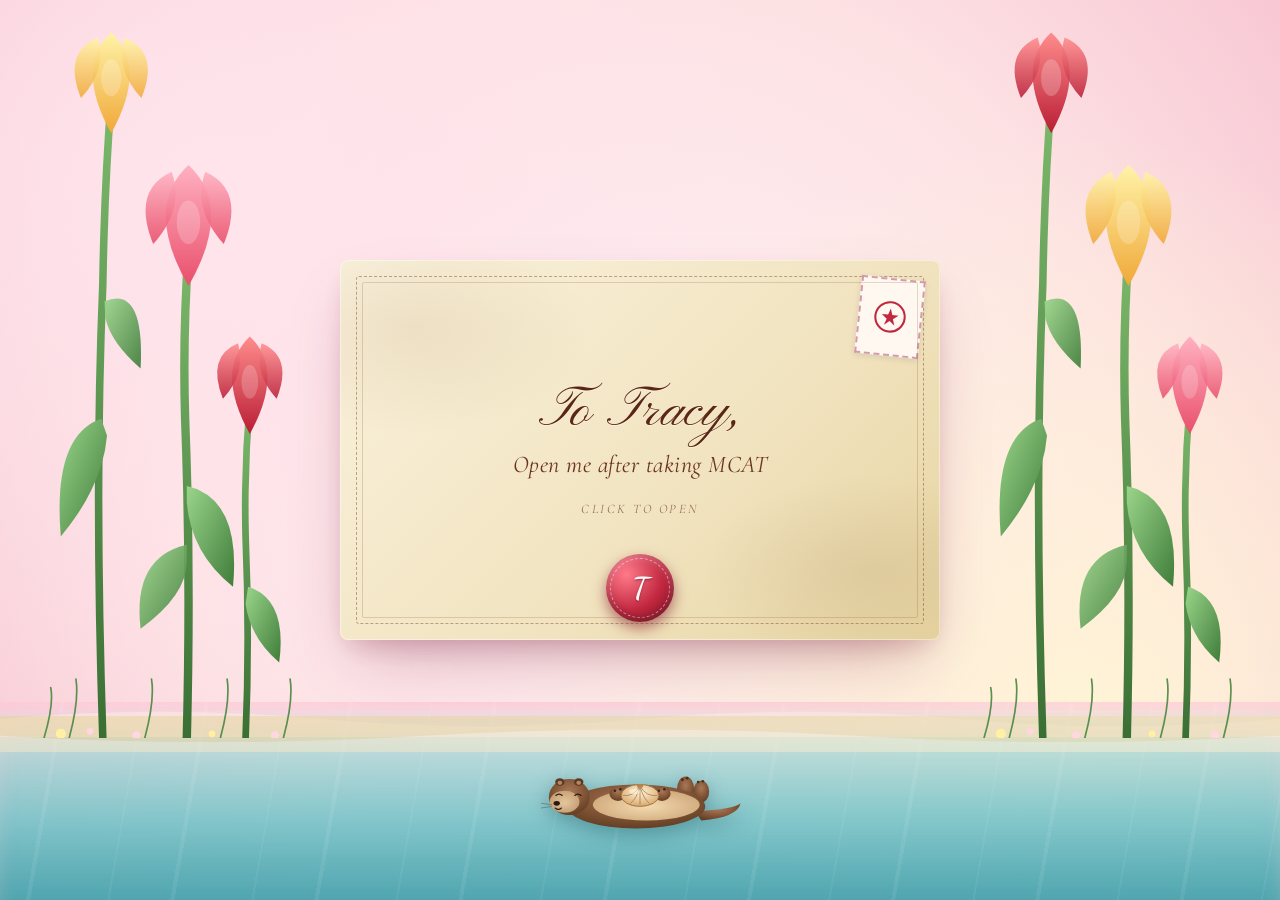
==== commit 29490486: "Letter content changes" ====
--- a/index.html
+++ b/index.html
@@ -294,34 +294,35 @@
 
 </div>
 
-
-<!-- ============================================================
-     Full letter view — revealed after the envelope opens.
-     EDIT markers below mark the parts safe to customize.
-     ============================================================ -->
 <div class="letter-page" id="letterPage" aria-hidden="true">
   <button class="close-btn" id="closeBtn" aria-label="Close letter">×</button>
 
   <article class="paper">
 
-    <!-- EDIT: Letter body (opening salutation + content) -->
     <div class="body">Tracy,
 
-I'm so SOOOOOOOOOO incredibly proud of you. I know how tough studying for MCAT was for you with everything you sacrificed
-this semester, and all the sleep you lost. I know sometimes it felt insane and not worth it, but you're done
+I'm so SOOOOOOOOOO incredibly proud of you. I know how tough studying 
+for MCAT was for you with everything you sacrificed this semester, and all the 
+sleep you lost. I know sometimes it felt insane and not worth it, but you're done 
 now and I have no doubt that you crushed it, probably even scored over a 520.
 
-You are amazing, hardworking, resillient, breathtaking, and so so so smart, you actually mog me. I'm so luck you have you in my life,
-and to have witnessed you complete a huge milestone, that you're gonna look back to once you become the best doctor I know
-(and that way I won't ever need to go to a doctor again).
-
-Now you get to go to Ireland!!!!! Eventhough I'm bummed I wont get to see you for almost another month, I'm
-so excited for you, and jelous of all the places you'll get to visit, all the beer you're going to drink, and
-OOOOOO MMMMMMMM GGGGGGGGGG THE FOOOD. You've most definetly earned this trip, and I hope you have the bestest time ever.
-I need all the stories and the yap, I'm gonna be looking forward to that every night.
-
-I would say I'm looking forward to the scenery in the pictures you take but I feel you'd lowkey ruin it
-because the view would be nothing compared to you.
+You are amazing, hardworking, resillient, breathtaking, and so so so smart, you 
+actually mog me. I'm so luck you have you in my life, and to have witnessed you 
+complete a huge milestone, that you're gonna look back to once you become the 
+best doctor I know (and that way I won't ever need to go to a doctor again).
+
+Now you get to go to Ireland!!!!! Eventhough I'm bummed I wont get to see you 
+for almost another month, I'm so excited for you, and jelous of all the places 
+you'll get to visit, all the beer you're going to drink, and 
+OOOOOO MMMMMMMM GGGGGGGGGG THE FOOOD. You know that song Hey there Delilah, well for the first time I'll actually be able to sing it and say...
+
+“Hey there Tracy, what's it like in Dublin (city)? I'm a 
+thousand miles away but tonight you look so pretty, yes you do...” ♡
+
+You've most definetly earned this trip, and I hope you have the bestest time ever. 
+I know the yap will be generational every night, and I'm so looking forward to it.
+I would say I'm also looking forward to the scenery in the pictures you take but I 
+feel you'd lowkey ruin it because those views would be nothing compared to you. 
 
 Again, I'm so proud of you! Everyone is!
 I love you so much, and I can't wait to see you and give you the biggest hug!
@@ -329,31 +330,23 @@
 </div>
 
     <div class="signature">
-      <span class="yours">Yours,</span>
-      <!-- EDIT: Signature -->
+      <span class="yours">Love,</span>
       PBJ
     </div>
 
-    <!-- Polaroid photo -->
+    <!-- Polaroid -->
     <figure class="polaroid">
       <div class="photo">
-        <!-- EDIT: Add photo src here -->
         <img src="wharf.jpg" alt="" onerror="this.style.display='none'; this.nextElementSibling.style.display='flex';" />
       </div>
       <figcaption class="caption">
-        <!-- EDIT: Polaroid caption -->
-        Wharf Pt. 2 Incoming, perhaps gelato + movie on Wharf?
+        Wharf Pt. 2 Incoming, perhaps gelato + movie at the Wharf?
       </figcaption>
     </figure>
 
   </article>
 </div>
 
-
-<!-- Modular scripts — load order matters:
-     1) ambient-petals.js — purely decorative, no deps
-     2) envelope.js       — defines window.Envelope (open/close API)
-     3) passcode.js       — consumes window.Envelope on correct entry -->
 <script src="scripts/ambient-petals.js"></script>
 <script src="scripts/envelope.js"></script>
 <script src="scripts/passcode.js"></script>
--- a/styles/envelope.css
+++ b/styles/envelope.css
@@ -99,7 +99,7 @@
 /* ---------- Wax seal ---------- */
 .wax-seal {
   position: absolute;
-  bottom: 38px;
+  bottom: 18px;
   left: 50%;
   transform: translateX(-50%);
   width: 68px;
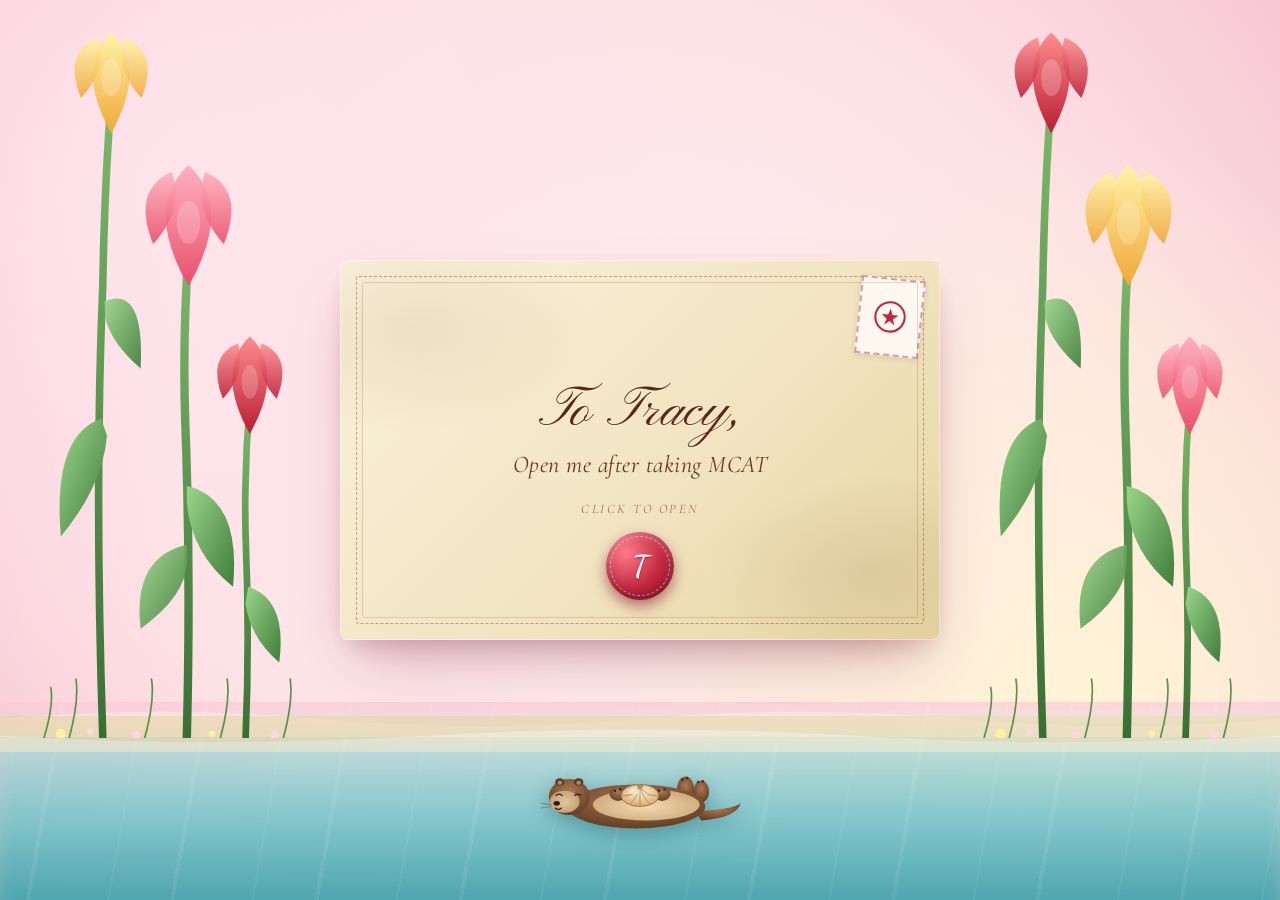
==== commit 7015bafa: "Mozz update" ====
--- a/index.html
+++ b/index.html
@@ -316,9 +316,10 @@
 you'll get to visit, all the beer you're going to drink, and 
 OOOOOO MMMMMMMM GGGGGGGGGG THE FOOOD. You know that song Hey there Delilah, well for the first time I'll actually be able to sing it and say...
 
-“Hey there Tracy, what's it like in Dublin (city)? I'm a 
+“Hey there Mozzarella, what's it like in Dublin (city)? I'm a 
 thousand miles away but tonight you look so pretty, yes you do...” ♡
 
+Sorry, had to use your full government name for it to work ;) 
 You've most definetly earned this trip, and I hope you have the bestest time ever. 
 I know the yap will be generational every night, and I'm so looking forward to it.
 I would say I'm also looking forward to the scenery in the pictures you take but I 
--- a/styles/envelope.css
+++ b/styles/envelope.css
@@ -99,7 +99,7 @@
 /* ---------- Wax seal ---------- */
 .wax-seal {
   position: absolute;
-  bottom: 18px;
+  bottom: 40px;
   left: 50%;
   transform: translateX(-50%);
   width: 68px;
